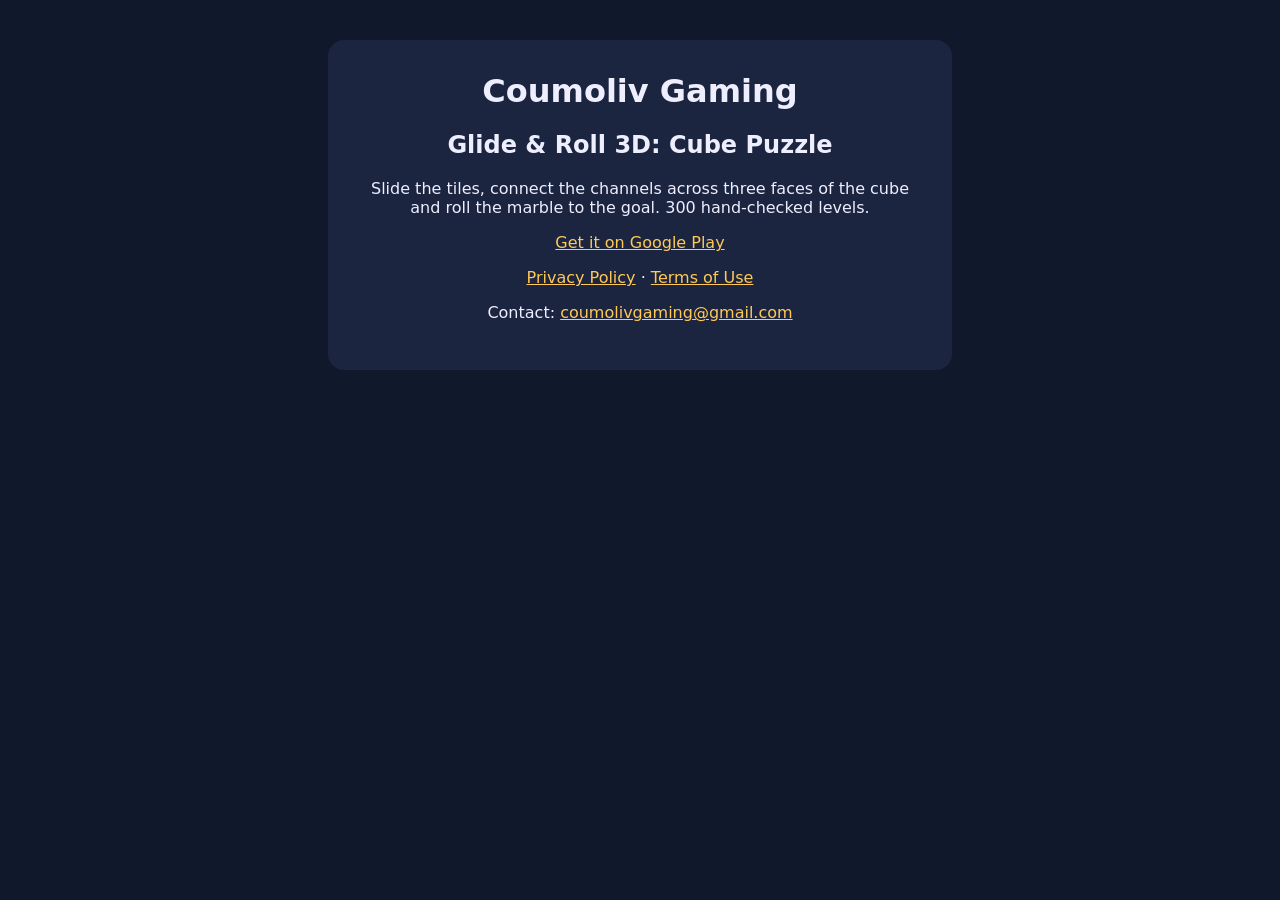
==== index.html @ a0524d08 "Add files via upload" ====
<!DOCTYPE html>
<html lang="en"><head><meta charset="utf-8"><meta name="viewport" content="width=device-width,initial-scale=1">
<title>Coumoliv Gaming</title>
<style>body{font-family:system-ui,sans-serif;background:#10182b;color:#eef;margin:0;padding:40px 20px;text-align:center}
.card{max-width:560px;margin:auto;background:#1b2540;border-radius:16px;padding:32px}a{color:#ffc857}h1{margin-top:0}</style></head>
<body><div class="card"><h1>Coumoliv Gaming</h1>
<h2>Glide &amp; Roll 3D: Cube Puzzle</h2>
<p>Slide the tiles, connect the channels across three faces of the cube and roll the marble to the goal. 300 hand-checked levels.</p>
<p><a href="https://play.google.com/store/apps/details?id=com.coumolivgaming.glideroll3d">Get it on Google Play</a></p>
<p><a href="privacy-policy.html">Privacy Policy</a> · <a href="terms-of-use.html">Terms of Use</a></p>
<p>Contact: <a href="mailto:coumolivgaming@gmail.com">coumolivgaming@gmail.com</a></p></div></body></html>
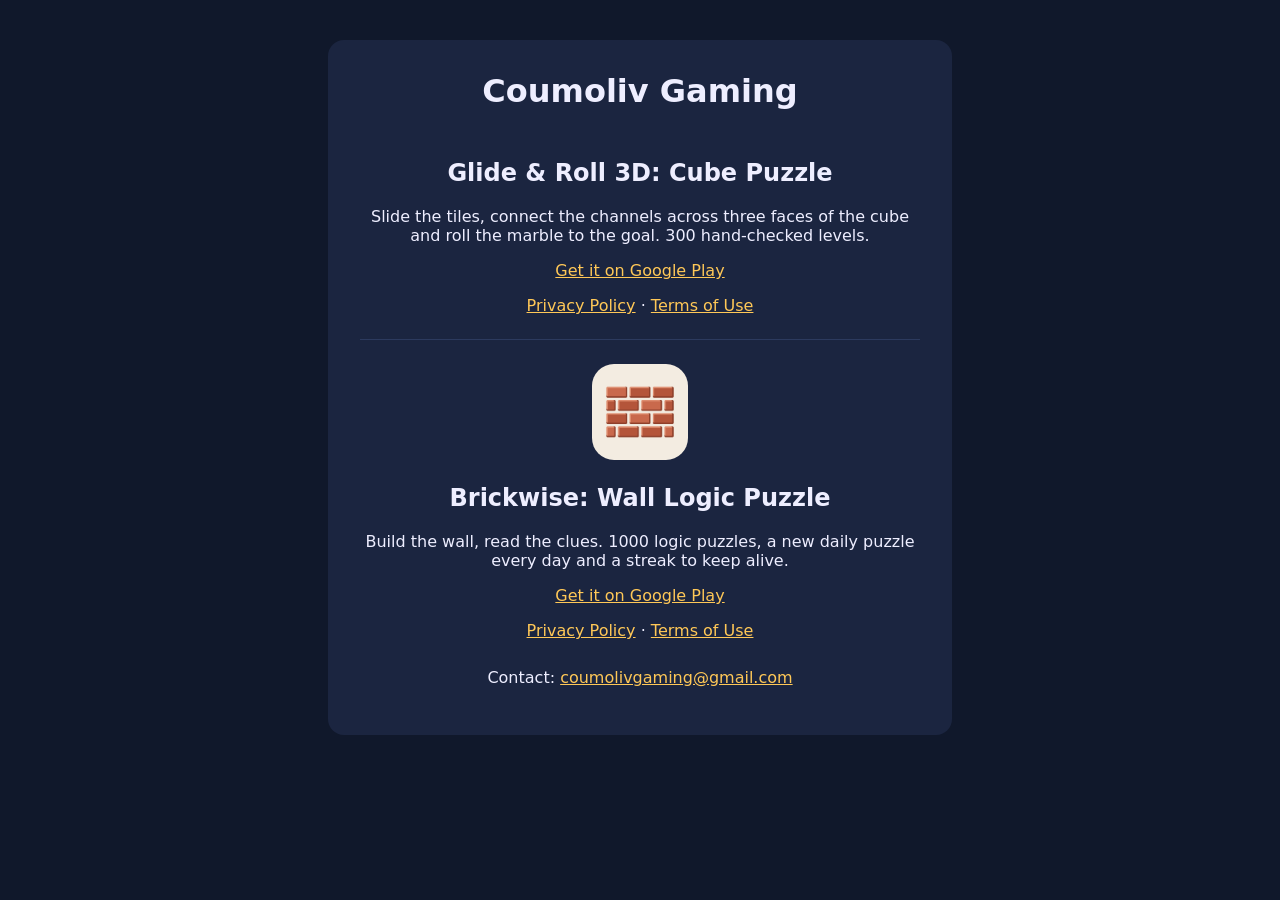
==== commit 8bc242d7: "Add files via upload" ====
--- a/index.html
+++ b/index.html
@@ -2,10 +2,21 @@
 <html lang="en"><head><meta charset="utf-8"><meta name="viewport" content="width=device-width,initial-scale=1">
 <title>Coumoliv Gaming</title>
 <style>body{font-family:system-ui,sans-serif;background:#10182b;color:#eef;margin:0;padding:40px 20px;text-align:center}
-.card{max-width:560px;margin:auto;background:#1b2540;border-radius:16px;padding:32px}a{color:#ffc857}h1{margin-top:0}</style></head>
+.card{max-width:560px;margin:auto;background:#1b2540;border-radius:16px;padding:32px}a{color:#ffc857}h1{margin-top:0}
+.game{border-top:1px solid #2c3a5e;padding-top:8px;margin-top:24px}.game:first-of-type{border-top:0;margin-top:0}
+.game img{width:96px;height:96px;border-radius:22px;margin-top:16px}</style></head>
 <body><div class="card"><h1>Coumoliv Gaming</h1>
+<div class="game">
 <h2>Glide &amp; Roll 3D: Cube Puzzle</h2>
 <p>Slide the tiles, connect the channels across three faces of the cube and roll the marble to the goal. 300 hand-checked levels.</p>
 <p><a href="https://play.google.com/store/apps/details?id=com.coumolivgaming.glideroll3d">Get it on Google Play</a></p>
 <p><a href="privacy-policy.html">Privacy Policy</a> · <a href="terms-of-use.html">Terms of Use</a></p>
-<p>Contact: <a href="mailto:coumolivgaming@gmail.com">coumolivgaming@gmail.com</a></p></div></body></html>
+</div>
+<div class="game">
+<img src="brickwise/icon.png" alt="Brickwise icon">
+<h2>Brickwise: Wall Logic Puzzle</h2>
+<p>Build the wall, read the clues. 1000 logic puzzles, a new daily puzzle every day and a streak to keep alive.</p>
+<p><a href="https://play.google.com/store/apps/details?id=com.brickwise.puzzle">Get it on Google Play</a></p>
+<p><a href="brickwise/privacy-policy.html">Privacy Policy</a> · <a href="brickwise/terms-of-use.html">Terms of Use</a></p>
+</div>
+<p style="margin-top:28px">Contact: <a href="mailto:coumolivgaming@gmail.com">coumolivgaming@gmail.com</a></p></div></body></html>
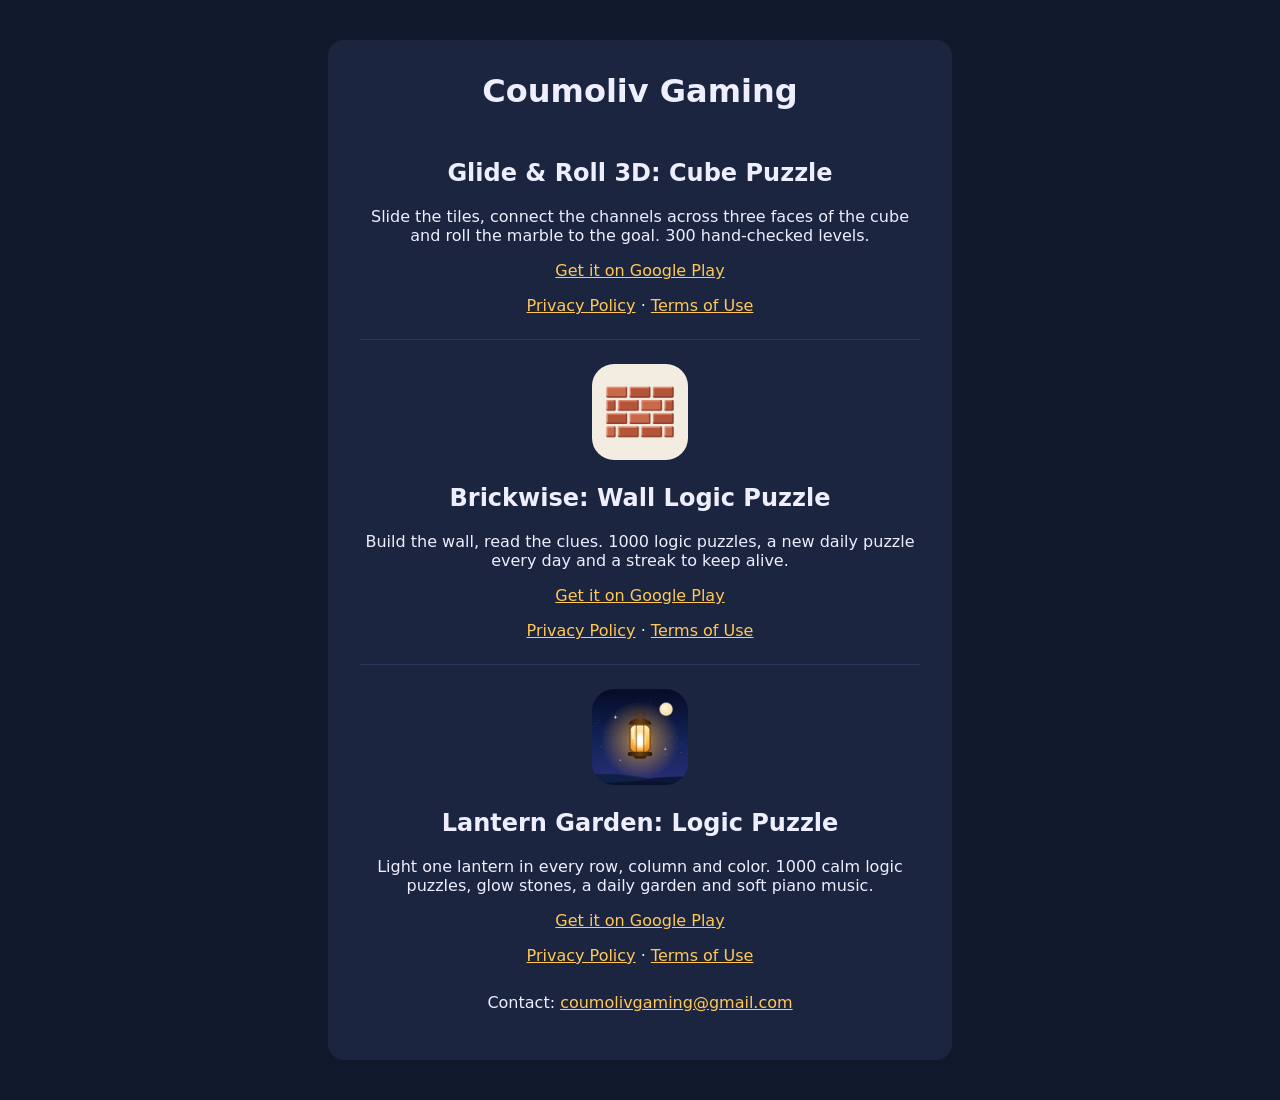
==== commit 9510aeac: "Add files via upload" ====
--- a/index.html
+++ b/index.html
@@ -19,4 +19,10 @@
 <p><a href="https://play.google.com/store/apps/details?id=com.brickwise.puzzle">Get it on Google Play</a></p>
 <p><a href="brickwise/privacy-policy.html">Privacy Policy</a> · <a href="brickwise/terms-of-use.html">Terms of Use</a></p>
 </div>
-<p style="margin-top:28px">Contact: <a href="mailto:coumolivgaming@gmail.com">coumolivgaming@gmail.com</a></p></div></body></html>
+<div class="game">
+<img src="lantern-garden/icon.png" alt="Lantern Garden icon">
+<h2>Lantern Garden: Logic Puzzle</h2>
+<p>Light one lantern in every row, column and color. 1000 calm logic puzzles, glow stones, a daily garden and soft piano music.</p>
+<p><a href="https://play.google.com/store/apps/details?id=com.lanterngarden.puzzle">Get it on Google Play</a></p>
+<p><a href="lantern-garden/privacy-policy.html">Privacy Policy</a> · <a href="lantern-garden/terms-of-use.html">Terms of Use</a></p>
+</div><p style="margin-top:28px">Contact: <a href="mailto:coumolivgaming@gmail.com">coumolivgaming@gmail.com</a></p></div></body></html>
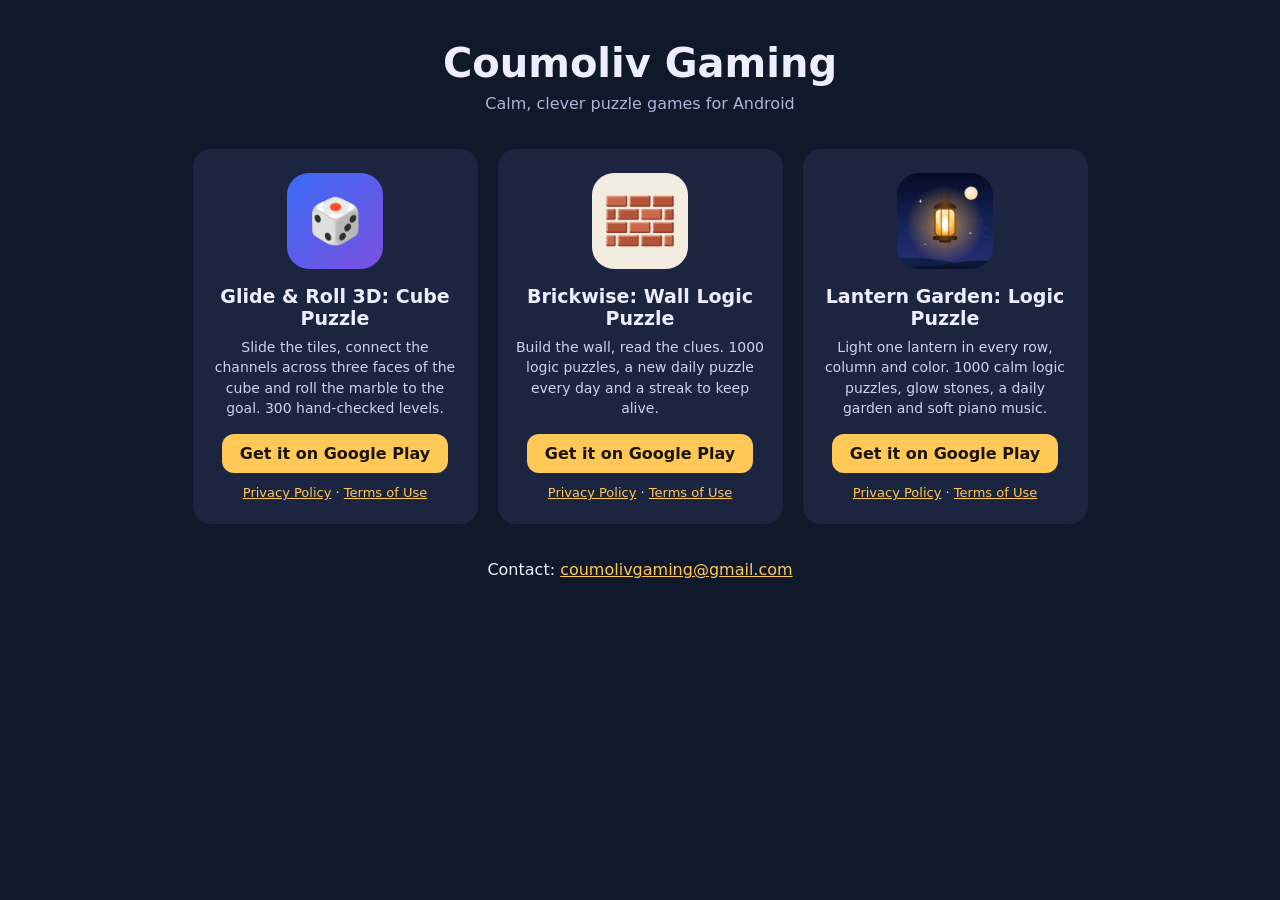
==== commit c172b069: "Add files via upload" ====
--- a/index.html
+++ b/index.html
@@ -1,28 +1,53 @@
 <!DOCTYPE html>
 <html lang="en"><head><meta charset="utf-8"><meta name="viewport" content="width=device-width,initial-scale=1">
 <title>Coumoliv Gaming</title>
-<style>body{font-family:system-ui,sans-serif;background:#10182b;color:#eef;margin:0;padding:40px 20px;text-align:center}
-.card{max-width:560px;margin:auto;background:#1b2540;border-radius:16px;padding:32px}a{color:#ffc857}h1{margin-top:0}
-.game{border-top:1px solid #2c3a5e;padding-top:8px;margin-top:24px}.game:first-of-type{border-top:0;margin-top:0}
-.game img{width:96px;height:96px;border-radius:22px;margin-top:16px}</style></head>
-<body><div class="card"><h1>Coumoliv Gaming</h1>
+<style>
+body{font-family:system-ui,sans-serif;background:#10182b;color:#eef;margin:0;padding:40px 16px;text-align:center}
+a{color:#ffc857}
+.wrap{max-width:1200px;margin:auto}
+h1{margin:0 0 8px;font-size:40px}
+.tag{color:#aab6d8;margin:0 0 36px}
+.grid{display:flex;flex-wrap:wrap;justify-content:center;gap:20px}
+.game{box-sizing:border-box;width:calc((100% - 60px)/4);background:#1b2540;border-radius:18px;padding:24px 18px;display:flex;flex-direction:column;align-items:center}
+.game img,.game .ph{width:96px;height:96px;border-radius:22px}
+.game .ph{background:linear-gradient(135deg,#3b6cf5,#7b4fe0);display:flex;align-items:center;justify-content:center;font-size:44px}
+.game h2{font-size:19px;margin:16px 0 8px}
+.game p{font-size:14px;line-height:1.45;color:#c9d3f2;margin:0 0 16px;flex:1}
+.play{display:inline-block;background:#ffc857;color:#1a1300;text-decoration:none;font-weight:700;padding:10px 18px;border-radius:12px;margin-bottom:12px}
+.legal{font-size:13px}
+.contact{margin-top:36px}
+@media (max-width:1000px){.game{width:calc((100% - 20px)/2)}}
+@media (max-width:560px){.game{width:100%}}
+</style></head>
+<body><div class="wrap">
+<h1>Coumoliv Gaming</h1>
+<p class="tag">Calm, clever puzzle games for Android</p>
+<div class="grid">
+
 <div class="game">
+<div class="ph">🎲</div>
 <h2>Glide &amp; Roll 3D: Cube Puzzle</h2>
 <p>Slide the tiles, connect the channels across three faces of the cube and roll the marble to the goal. 300 hand-checked levels.</p>
-<p><a href="https://play.google.com/store/apps/details?id=com.coumolivgaming.glideroll3d">Get it on Google Play</a></p>
-<p><a href="privacy-policy.html">Privacy Policy</a> · <a href="terms-of-use.html">Terms of Use</a></p>
+<a class="play" href="https://play.google.com/store/apps/details?id=com.coumolivgaming.glideroll3d">Get it on Google Play</a>
+<div class="legal"><a href="privacy-policy.html">Privacy Policy</a> · <a href="terms-of-use.html">Terms of Use</a></div>
 </div>
+
 <div class="game">
 <img src="brickwise/icon.png" alt="Brickwise icon">
 <h2>Brickwise: Wall Logic Puzzle</h2>
 <p>Build the wall, read the clues. 1000 logic puzzles, a new daily puzzle every day and a streak to keep alive.</p>
-<p><a href="https://play.google.com/store/apps/details?id=com.brickwise.puzzle">Get it on Google Play</a></p>
-<p><a href="brickwise/privacy-policy.html">Privacy Policy</a> · <a href="brickwise/terms-of-use.html">Terms of Use</a></p>
+<a class="play" href="https://play.google.com/store/apps/details?id=com.brickwise.puzzle">Get it on Google Play</a>
+<div class="legal"><a href="brickwise/privacy-policy.html">Privacy Policy</a> · <a href="brickwise/terms-of-use.html">Terms of Use</a></div>
 </div>
+
 <div class="game">
 <img src="lantern-garden/icon.png" alt="Lantern Garden icon">
 <h2>Lantern Garden: Logic Puzzle</h2>
 <p>Light one lantern in every row, column and color. 1000 calm logic puzzles, glow stones, a daily garden and soft piano music.</p>
-<p><a href="https://play.google.com/store/apps/details?id=com.lanterngarden.puzzle">Get it on Google Play</a></p>
-<p><a href="lantern-garden/privacy-policy.html">Privacy Policy</a> · <a href="lantern-garden/terms-of-use.html">Terms of Use</a></p>
-</div><p style="margin-top:28px">Contact: <a href="mailto:coumolivgaming@gmail.com">coumolivgaming@gmail.com</a></p></div></body></html>
+<a class="play" href="https://play.google.com/store/apps/details?id=com.lanterngarden.puzzle">Get it on Google Play</a>
+<div class="legal"><a href="lantern-garden/privacy-policy.html">Privacy Policy</a> · <a href="lantern-garden/terms-of-use.html">Terms of Use</a></div>
+</div>
+
+</div>
+<p class="contact">Contact: <a href="mailto:coumolivgaming@gmail.com">coumolivgaming@gmail.com</a></p>
+</div></body></html>
